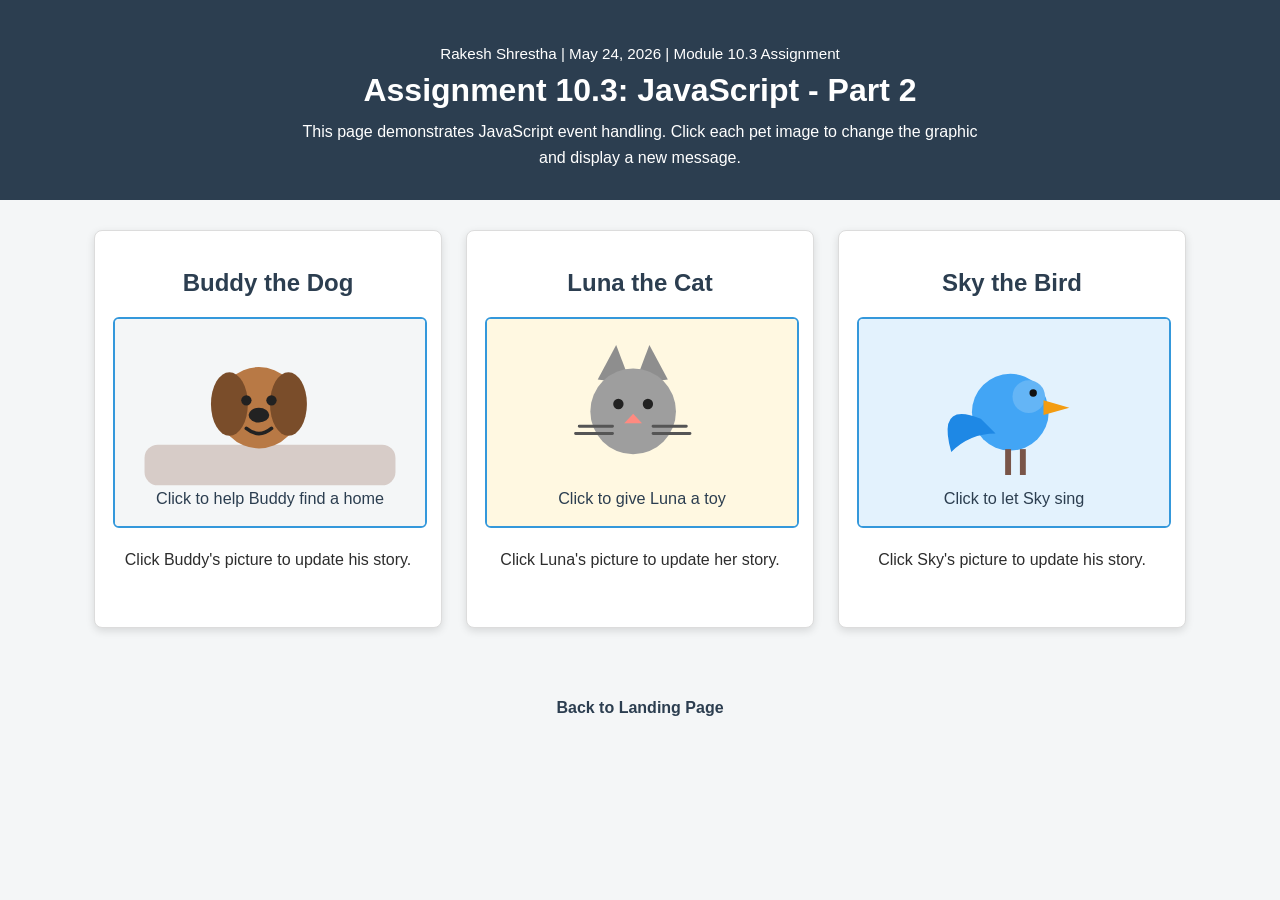
==== module-10/Shrestha_Mod10_3.html @ be2fd9ef "Complete Assignment 10.3" ====
<!DOCTYPE html>
<html lang="en">
<head>
    <meta charset="UTF-8">
    <meta name="viewport" content="width=device-width, initial-scale=1.0">
    <title>CSD 340 Web Development with HTML and CSS</title>
    <link rel="stylesheet" href="site.css">
    <script>
        function changePetImage(petName, imageFile, message) {
            var displayImage = document.getElementById(petName + "Image");
            var displayMessage = document.getElementById(petName + "Message");

            displayImage.src = imageFile;
            displayMessage.innerHTML = message;
        }
    </script>
</head>
<body>
    <header>
        <p class="student-info">Rakesh Shrestha | May 24, 2026 | Module 10.3 Assignment</p>
        <h1>Assignment 10.3: JavaScript - Part 2</h1>
        <p class="intro">
            This page demonstrates JavaScript event handling. Click each pet image to change
            the graphic </br> and display a new message.
        </p>
    </header>

    <main>
        <section class="pet-card">
            <h2>Buddy the Dog</h2>
            <img id="dogImage"
                 src="images/dog_before.svg"
                 alt="Buddy the dog before being adopted"
                 onclick="changePetImage('dog', 'images/dog_after.svg', 'Buddy has been adopted and is ready for his new home!')">
            <p id="dogMessage">Click Buddy's picture to update his story.</p>
        </section>

        <section class="pet-card">
            <h2>Luna the Cat</h2>
            <img id="catImage"
                 src="images/cat_before.svg"
                 alt="Luna the cat before receiving a toy"
                 onclick="changePetImage('cat', 'images/cat_after.svg', 'Luna received a toy and is now relaxed and happy!')">
            <p id="catMessage">Click Luna's picture to update her story.</p>
        </section>

        <section class="pet-card">
            <h2>Sky the Bird</h2>
            <img id="birdImage"
                 src="images/bird_before.svg"
                 alt="Sky the bird before singing"
                 onclick="changePetImage('bird', 'images/bird_after.svg', 'Sky is singing because visitors are nearby!')">
            <p id="birdMessage">Click Sky's picture to update his story.</p>
        </section>
    </main>

    <footer>
        <p><a href="../index.html">Back to Landing Page</a></p>
    </footer>
</body>
</html>
---- module-10/site.css ----
body {
    font-family: Arial, Verdana, sans-serif;
    background-color: #f4f6f7;
    color: #2d2d2d;
    margin: 0;
}

header {
    background-color: #2c3e50;
    color: white;
    text-align: center;
    padding: 30px 20px;
}

.student-info {
    font-size: 0.95em;
    margin-bottom: 10px;
}

h1 {
    margin: 10px 0;
}

.intro {
    max-width: 750px;
    margin: 0 auto;
    line-height: 1.6;
}

main {
    max-width: 1100px;
    margin: 30px auto;
    display: flex;
    gap: 24px;
    justify-content: center;
    flex-wrap: wrap;
    padding: 0 20px;
}

.pet-card {
    background-color: white;
    border: 1px solid #dcdcdc;
    border-radius: 8px;
    width: 310px;
    padding: 18px;
    text-align: center;
    box-shadow: 0 3px 8px rgba(0, 0, 0, 0.12);
}

.pet-card h2 {
    color: #2c3e50;
}

.pet-card img {
    width: 100%;
    height: auto;
    border-radius: 6px;
    cursor: pointer;
    border: 2px solid #3498db;
}

.pet-card img:hover {
    opacity: 0.85;
}

.pet-card p {
    min-height: 45px;
    line-height: 1.5;
}

footer {
    text-align: center;
    padding: 25px;
}

footer a {
    color: #2c3e50;
    text-decoration: none;
    font-weight: bold;
}

footer a:hover {
    text-decoration: underline;
}
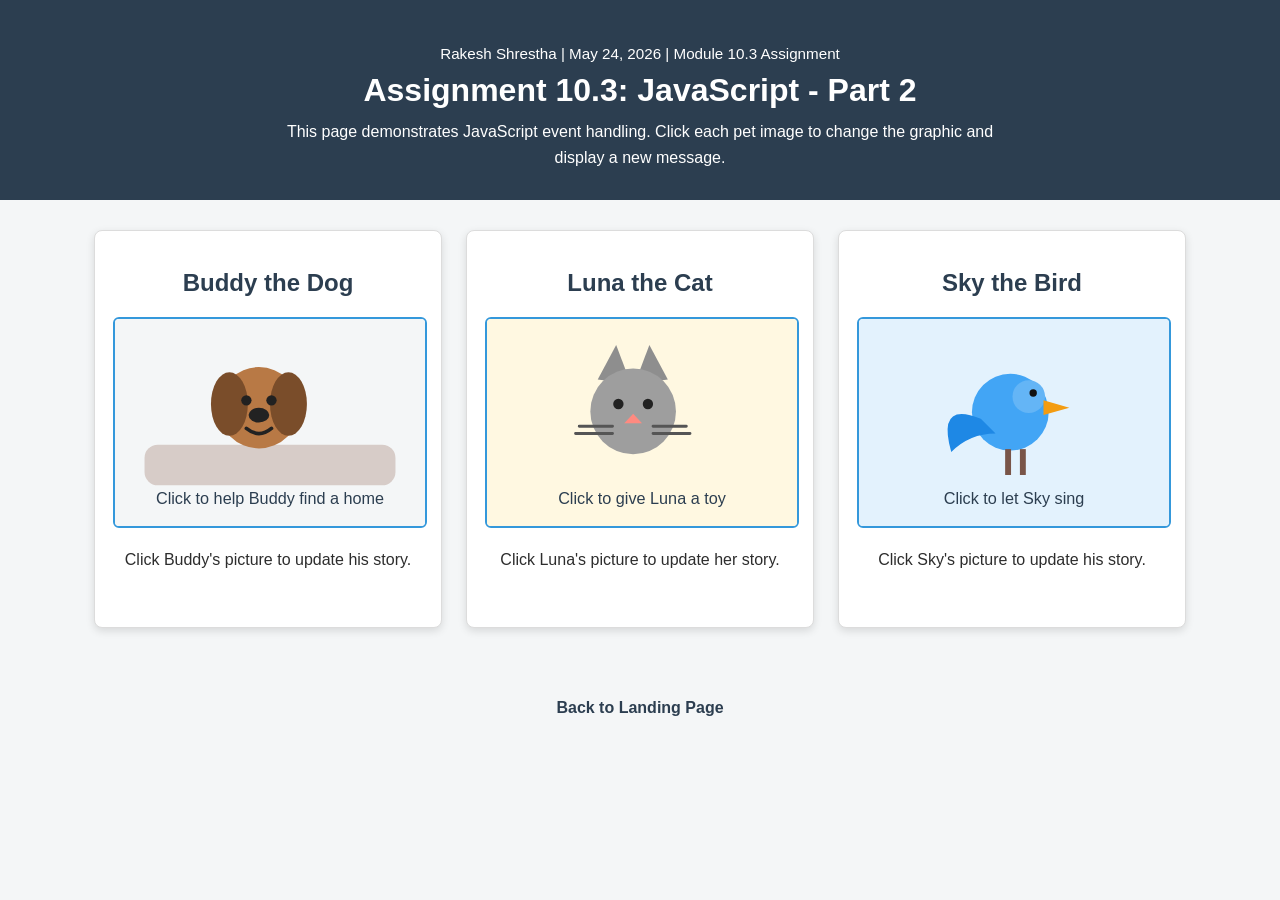
==== commit d6953f0b: "Update Assignment 10.3 HTML" ====
--- a/module-10/Shrestha_Mod10_3.html
+++ b/module-10/Shrestha_Mod10_3.html
@@ -21,7 +21,7 @@
         <h1>Assignment 10.3: JavaScript - Part 2</h1>
         <p class="intro">
             This page demonstrates JavaScript event handling. Click each pet image to change
-            the graphic </br> and display a new message.
+            the graphic and display a new message.
         </p>
     </header>
 
